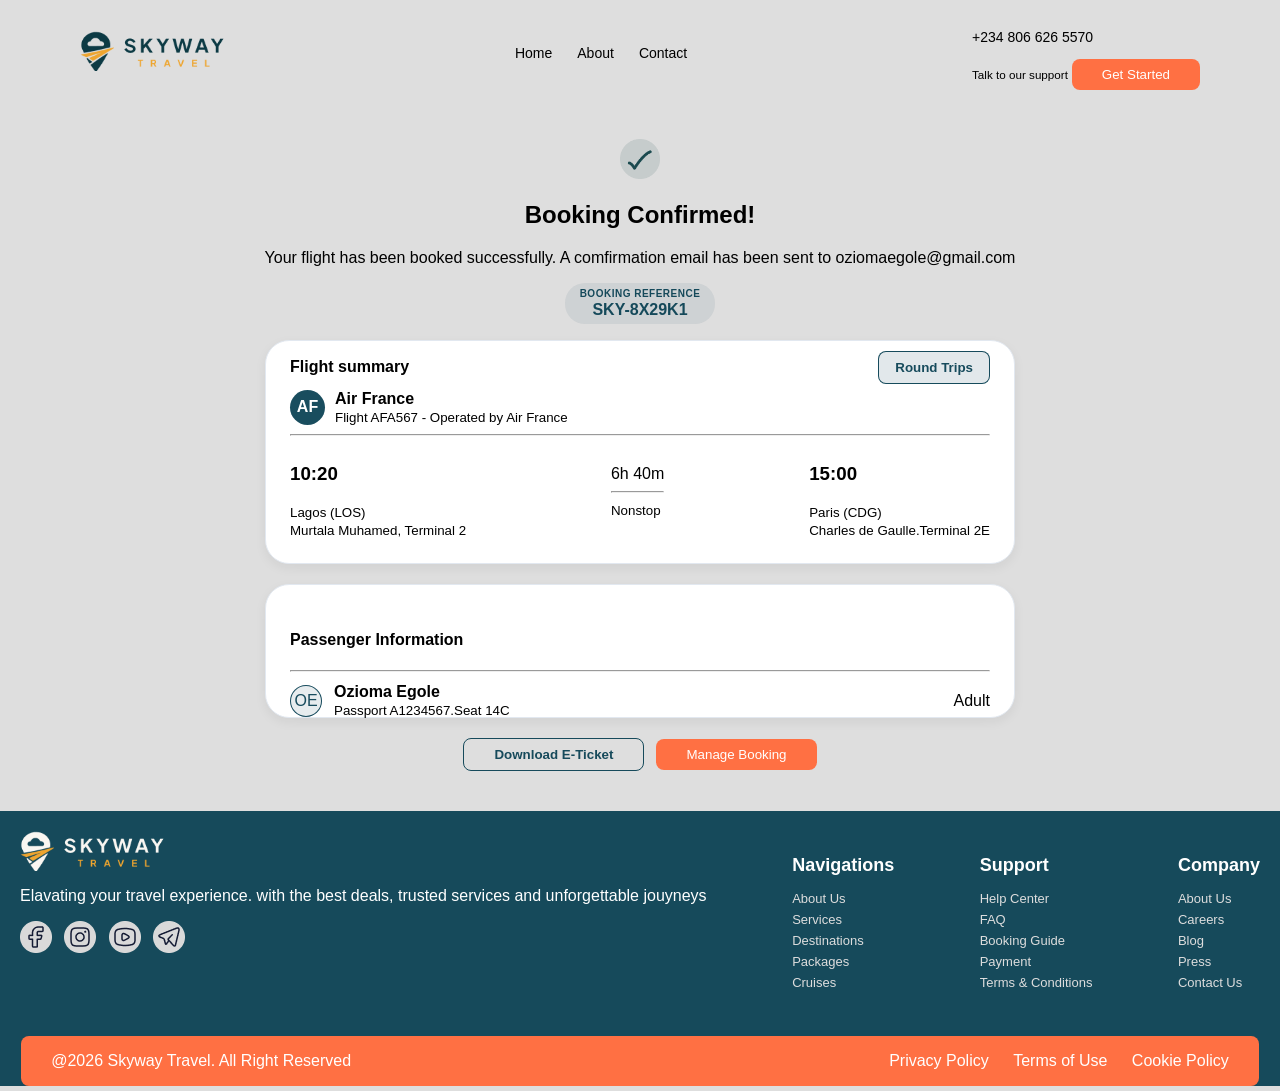
==== index.html @ cb83f2ee "Completed" ====
<!DOCTYPE html>
<html lang="en">
<head>
    <meta charset="UTF-8">
    <meta name="viewport" content="width=device-width, initial-scale=1.0">
    <title>Skyway Travel</title>

    <link rel="stylesheet" href="https://fonts.googleleapis.com/icon?family=Material+Icons">

    <link rel="stylesheet" href="style.css">
</head>
<body>
    <div class="page-wrapper">

    <!--Navbar-->

    <header class="navbar">
        <div class="nav-left">
            <img src="image 12.png" class="image" alt="">
        </div>

        <nav class="nav-center">
            <a href="#">Home</a>
            <a href="#">About</a>
            <a href="#">Contact</a>
        </nav>

        <div class="nav-right">
            <p>+234 806 626 5570</p>
            <small>Talk to our support</small>
            <button class="btn-orange">Get Started</button>
        </div>

        <!-- <button class="btn-orange">Get Started</button> -->
    </header>

    <div class="container confirmation">
        <div class="success">
            <div class="check"><img src="Frame 118.png" alt=""></div><br>
            <h2>Booking Confirmed!</h2>
            <p>Your flight has been booked successfully. A comfirmation email has been sent to oziomaegole@gmail.com</p>
            <div class="ref">
                <p class="ref-1">BOOKING REFERENCE</p>
                <p class="ref-2">SKY-8X29K1</p>
            </div>
        </div>

            

        <div class="summary-card">
            <div class="summary">
            <h4>Flight summary</h4>
            <button class="btn-outline">Round Trips</button>
            </div>
            <div class="airline-info">
                <div class="logo-af">AF</div>
                <div><b>Air France</b><br><small>Flight AFA567 - Operated by Air France</small></div>
            </div><hr>
            <div class="flight-details">
                <div><h3>10:20</h3><small>Lagos (LOS)</small><br><small>Murtala Muhamed, Terminal 2</small></div>
                <div class="duration">6h 40m <br><hr><small>Nonstop</small></div>
                <div><h3>15:00</h3><small>Paris (CDG)</small><br><small>Charles de Gaulle.Terminal 2E</small></div>
            </div>
        </div>

        <div class="summary-card">
            <h4>Passenger Information</h4><hr>
            <div class="passenger">
            <div class="passenger-row">
                <div class="avatar">OE</div>
                <div><b>Ozioma Egole</b><br><small>Passport A1234567.Seat 14C</small></div>
            </div>
             <span class="adult">Adult</span>
             </div>
        </div>

        <div class="actions">
            <button class="btn-outline-1">Download E-Ticket</button>
            <button class="btn-orange">Manage Booking</button>
        </div>
    </div>

    <!--Footer-->

    <footer class="footer">
        <div class="footer-top">

            <!-- Column 1: Logo + About -->
             <div class="footer-col about">
                <div class="footer-logo">
                    <img src="Frame 12.png" alt="Skyway">
                </div>
                <p>Elavating your travel experience. with the best deals, trusted services and unforgettable jouyneys</p>
                <div class="socials">
                    <a href="#"><img src="Frame 95.png" alt=""></a>
                    <a href="#"><img src="Frame 96.png" alt=""></a>
                    <a href="#"><img src="Frame 97.png" alt=""></a>
                    <a href="#"><img src="Frame 98.png" alt=""></a>
                </div>
             </div>

             <!-- Column 2: Navigations -->
              <div class="footer-col">
                <h4>Navigations</h4>
                <a href="#">About Us</a>
                <a href="#">Services</a>
                <a href="#">Destinations</a>
                <a href="#">Packages</a>
                <a href="#">Cruises</a>
              </div>

              <!-- Column 3: Support--> 
               <div class="footer-col">
                <h4>Support</h4>
                <a href="#">Help Center</a>
                <a href="#">FAQ</a>
                <a href="#">Booking Guide</a>
                <a href="#">Payment</a>
                <a href="#">Terms & Conditions</a>
               </div>

               <!-- Column 4: Company -->
                <div class="footer-col">
                    <h4>Company</h4>
                    <a href="#">About Us</a>
                    <a href="#">Careers</a>
                    <a href="#">Blog</a>
                    <a href="#">Press</a>
                    <a href="#">Contact Us</a>
                </div>

        </div>

        <!-- Bottom Orange bar -->

        <div class="footer-bottom">
            <p>@2026 Skyway Travel. All Right Reserved</p>
            <div class="footer-links">
                <a href="#">Privacy Policy</a>
                <a href="#">Terms of Use</a>
                <a href="#">Cookie Policy</a>
            </div>
        </div>
    </footer>
    </div>
</body>
</html>
---- style.css ----
body {
    font-family: Arial, sans-serif;
    font-weight: 400;
    margin: 0;
    background: rgba(128, 128, 128, 0.258)
}

.navbar {
    display: flex;
    justify-content: space-between;
    align-items: center;
    gap: 80px;
    font-size: 14px;
    padding: 15px 80px;
} 

.nav-left img {
    width: 150px;
    height: 40px;
    gap: 5px;
}

.nav-center {
    display: flex;
    gap: 25px;
}

.nav-center a {
    color: black;
    text-decoration: none;
    font-weight: 500;
}

.nav-right {
    text-align: left;
}

.nav-left p, .nav-right small {
    margin: 0;
    line-height: 1.1;
    margin-top: -2px;
}

.container {
    max-width: 900px;
    margin: 20px auto;
    padding: 20px;
}

.flight-card {
    background: white;
    border: 1px solid #ddd;
    border-radius: 12px;
    padding: 15px;
    margin-bottom: 15px;
}

.flight-details {
    display: flex;
    justify-content: space-between;
    align-items: center;
}

.logo {
    width: 40px;
    height: 40px;
    border-radius: 50%;
    color: white;
    display: grid;
    align-items: center;
    font-weight: bold;
}

.logo-af {
    width: 35px;
    height: 35px;
    background: #003a4de6;
    color: white;
    border-radius: 50%;
    display: grid;
    place-items: center;
    font-weight: bold;
}
.avatar {
    width: 30px;
    height: 30px;
    background: #003a4d18;
    color: #003a4de6;
    border-radius: 50%;
    display: grid;
    place-items: center;
    border: 1px solid #003a4de6;
}

.airline-info {
    display: flex;
    gap: 10px;
    flex-wrap: wrap;
}

.success {
   text-align: center; 
}

.check img {
    width: 40px;
    height: 40px;
    margin-top: -10px;
    margin-bottom: -20px;
}

.summary-card {
    background: white;
    border-radius: 24px;
    padding: 24px;
    margin: 0 auto 20px auto;
    max-width: 700px;
    box-shadow: 0 4px 12px rgba(0, 0, 0, 0.06);
    border: 1px solid #e2e8f0;
}

.summary {
    display: flex;
    justify-content: space-between;
    align-items: center;
    padding: 0 0 20px 0;
    height: 5px;
}

.summary h3 {
    margin: 0;
    font-size: 18px;
    font-weight: 600;
    color: #2c3e50;
}

.actions {
    display: flex;
    justify-content: center;
    align-items: center;
    gap: 12px;

}

.passenger {
    display: flex;
    flex-wrap: wrap;
    justify-content: space-between;
    align-items: center;
    padding-top: 12px;
    height: 1px;
}

.passenger-row {
    display: flex;
    align-items: center;
    gap: 12px;
    height: 0;
}

.footer {
    background: #003a4de6;
    color: white;
    padding-top: 40px 60px;
    font-family: Arial, sans-serif;
    gap: 80px;
}

.footer-top {
    display: flex;
    justify-content: space-between;
    flex-wrap: wrap;
    padding: 20px; 
    gap: 40px;
}

.footer-logo {
    display: flex;
    align-items: center;
    gap: 10px;
    margin-bottom: 15px;
}

.footer-logo h3 {
    color: white;
    margin: 0;
    font-size: 18px;
}

.footer-logo p {
    color: #ffa500;
    margin: 0;
    font-size: 12px;
}

.footer-logo img {
    width: 150px;
    height: 40px;
    gap: 5px;
}

.footer-col h4 {
    margin-bottom: 15px;
    font-size: 18px;
}

.footer-col a {
    display: block;
    color: #ddd;
    text-decoration: none;
    margin-bottom: 6px;
    font-size: 13px;
}

.footer-col a:hover {
    color: blue;
}

.socials a {
    display: inline-block;
    color: white;
    width: 30px;
    height: 30px;
    border-radius: 50%;
    text-align: center;
    line-height: 30px;
    margin-right: 10px;
    text-decoration: none;
}

.footer-bottom {
    background: #ff7043;
    display: flex;
    justify-content: space-between;
    align-items: center;
    padding: 0px 30px;
    width: 92%;
    max-width: 1200px;
    margin: 20px auto 5px auto;
    border-radius: 8px;
}

.footer-bottom a {
    color: white;
    text-decoration: none;
    margin-left: 20px;
}

.btn-orange {
    background: #ff7043;
    color: white;
    border: none;
    padding: 8px 30px;
    border-radius: 8px;
}

.btn-outline {
    border: 1.5px solid #003a4de6;
    padding: 8px 16px;
    border-radius: 8px;
    background: #003a4d1d;
    color: #003a4de6;
    cursor: pointer;
    font-weight: 550;
}

.btn-outline-1 {
    border: 1.5px solid #003a4de6;
    padding: 8px 30px;
    border-radius: 8px;
    background: rgba(128, 128, 128, 0);
    color: #003a4de6;
    cursor: pointer;
    font-weight: 550;
}

.ref {
   background: #003a4d13;
   border: 1.5px;
   border-radius: 20px;
   padding: 5px 15px;
   text-align: center;
   width: fit-content;
   margin: 16px auto;
}

.ref-1 {
    font-size: 10px;
    font-weight: 600;
    color: #003a4de6;
    margin: 0;
    letter-spacing: 0.5px;
    text-transform: uppercase;
}

.ref-2 {
    font-size: 16px;
    font-weight: 700;
    color: #003a4de6;
    margin: 2px 0 0 0;
}




/* MOBILE SCREEN */
@media (max-width: 768px) {
  /* Navbar */
  .navbar {
    padding: 12px 20px; 
    gap: 20px;
    flex-wrap: wrap; 
  }
  
  .nav-left img {
    width: 120px;
    height: 32px;
  }

  .nav-center {
    order: 3;
    width: 100%;
    justify-content: center;
    gap: 15px;
    font-size: 13px;
  }

  /* Container and Cards */
  .container {
    padding: 12px;
  }

  .flight-card, .summary-card {
    padding: 16px; 
    margin: 0 0 12px 0; 
    border-radius: 10px;
  }

  .flight-details {
    flex-direction: column; 
    align-items: flex-start;
    gap: 10px;
  }

  /* Summary Section */
  .summary {
    flex-direction: column; 
    align-items: flex-start;
    gap: 12px;
    padding-bottom: 16px;
  }

  .summary h3 {
    font-size: 16px;
  }

  .actions {
    width: 100%;
    justify-content: flex-start;
    flex-wrap: wrap;
  }

  .btn-outline, .btn-outline-1, .btn-orange {
    padding: 6px 12px; 
    font-size: 13px;
  }

  /* Passenger */
  .passenger {
    flex-direction: column;
    align-items: flex-start;
    gap: 8px;
  }

  /* Booking Reference Box */
  .ref {
    padding: 6px 12px; 
  }
  .ref-1 { font-size: 9px; }
  .ref-2 { font-size: 13px; }

  /* Footer */
  .footer {
    padding: 30px 20px; 
  }

  .footer-top {
    flex-direction: column; 
    gap: 24px;
  }

  .footer-bottom {
    flex-direction: column;
    gap: 10px;
    padding: 12px 20px;
    width: auto; 
    margin: 20px 20px 5px 20px;
    text-align: center;
  }

  .footer-bottom a {
    margin-left: 10px;
    margin-right: 10px;
  }
}
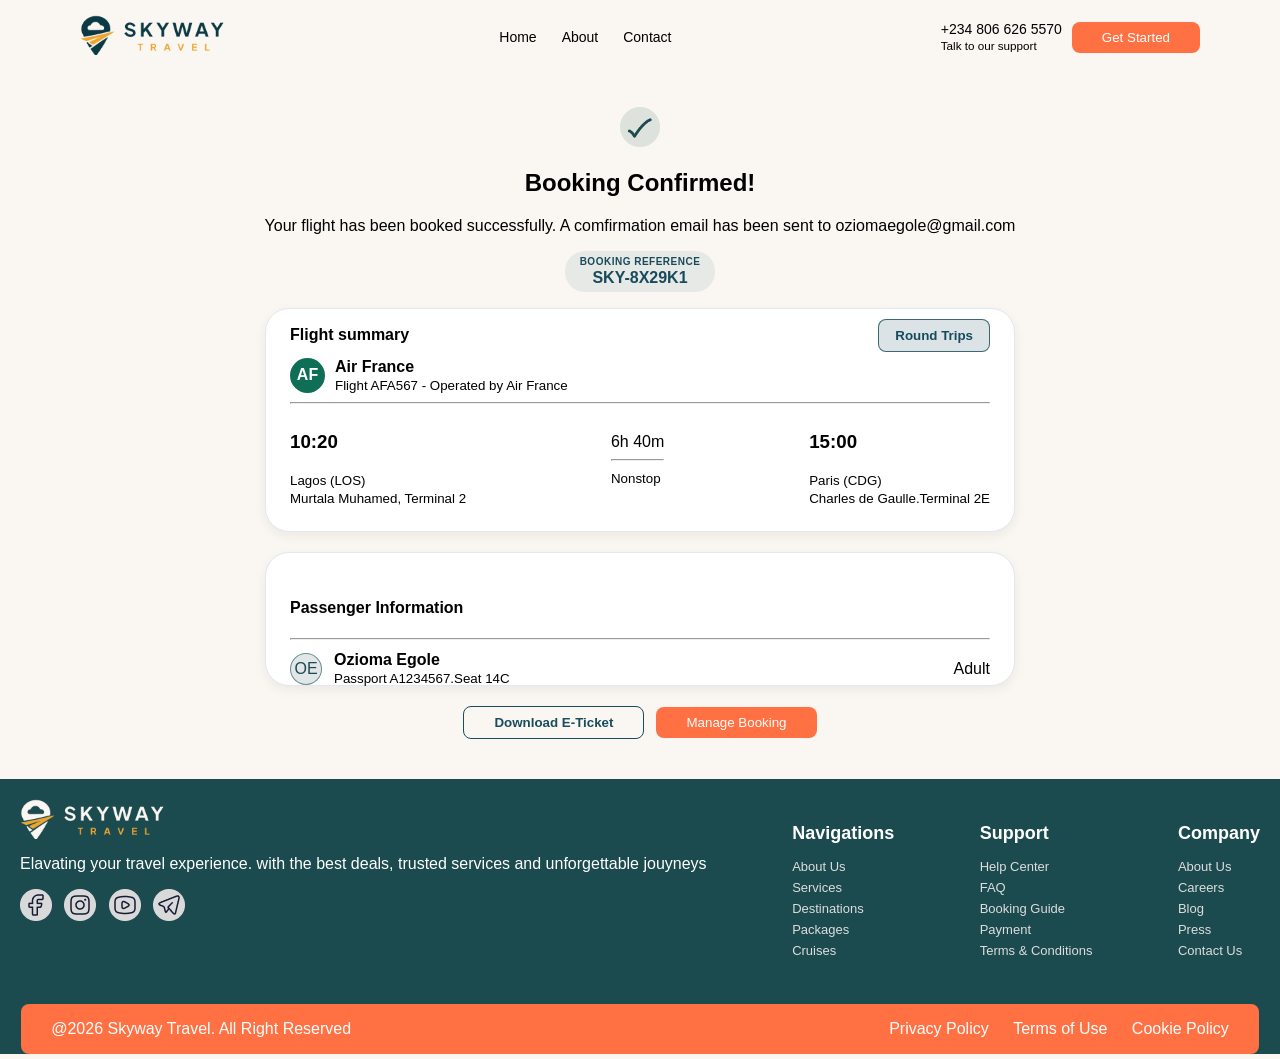
==== commit db200ab1: "Completed" ====
--- a/index.html
+++ b/index.html
@@ -24,15 +24,14 @@
             <a href="#">About</a>
             <a href="#">Contact</a>
         </nav>
-
+        
         <div class="nav-right">
-            <p>+234 806 626 5570</p>
-            <small>Talk to our support</small>
+            <span>+234 806 626 5570 <br><small>Talk to our support</small></span>
             <button class="btn-orange">Get Started</button>
         </div>
+    </header>
 
-        <!-- <button class="btn-orange">Get Started</button> -->
-    </header>
+    <!-- main -->
 
     <div class="container confirmation">
         <div class="success">
@@ -41,11 +40,9 @@
             <p>Your flight has been booked successfully. A comfirmation email has been sent to oziomaegole@gmail.com</p>
             <div class="ref">
                 <p class="ref-1">BOOKING REFERENCE</p>
-                <p class="ref-2">SKY-8X29K1</p>
+                <p class="ref-2">SKY-8X29K1</p> 
             </div>
         </div>
-
-            
 
         <div class="summary-card">
             <div class="summary">
--- a/style.css
+++ b/style.css
@@ -2,7 +2,7 @@
     font-family: Arial, sans-serif;
     font-weight: 400;
     margin: 0;
-    background: rgba(128, 128, 128, 0.258)
+    background: #faf7f2
 }
 
 .navbar {
@@ -32,7 +32,9 @@
 }
 
 .nav-right {
-    text-align: left;
+    display: flex;
+    align-items: end; 
+    gap: 10px;
 }
 
 .nav-left p, .nav-right small {
@@ -74,7 +76,7 @@
 .logo-af {
     width: 35px;
     height: 35px;
-    background: #003a4de6;
+    background: #0f6e56;
     color: white;
     border-radius: 50%;
     display: grid;
@@ -84,12 +86,12 @@
 .avatar {
     width: 30px;
     height: 30px;
-    background: #003a4d18;
-    color: #003a4de6;
+    background: #1b4a4f21;
+    color: #1b4a4f;
     border-radius: 50%;
     display: grid;
     place-items: center;
-    border: 1px solid #003a4de6;
+    border: 1px solid #1b4a4f94;
 }
 
 .airline-info {
@@ -159,7 +161,7 @@
 }
 
 .footer {
-    background: #003a4de6;
+    background: #1b4a4f;
     color: white;
     padding-top: 40px 60px;
     font-family: Arial, sans-serif;
@@ -255,10 +257,10 @@
 }
 
 .btn-outline {
-    border: 1.5px solid #003a4de6;
+    border: 1px solid #003a4db9;
     padding: 8px 16px;
     border-radius: 8px;
-    background: #003a4d1d;
+    background: #003a4d24;
     color: #003a4de6;
     cursor: pointer;
     font-weight: 550;
@@ -402,4 +404,6 @@
     margin-left: 10px;
     margin-right: 10px;
   }
-}+}
+
+
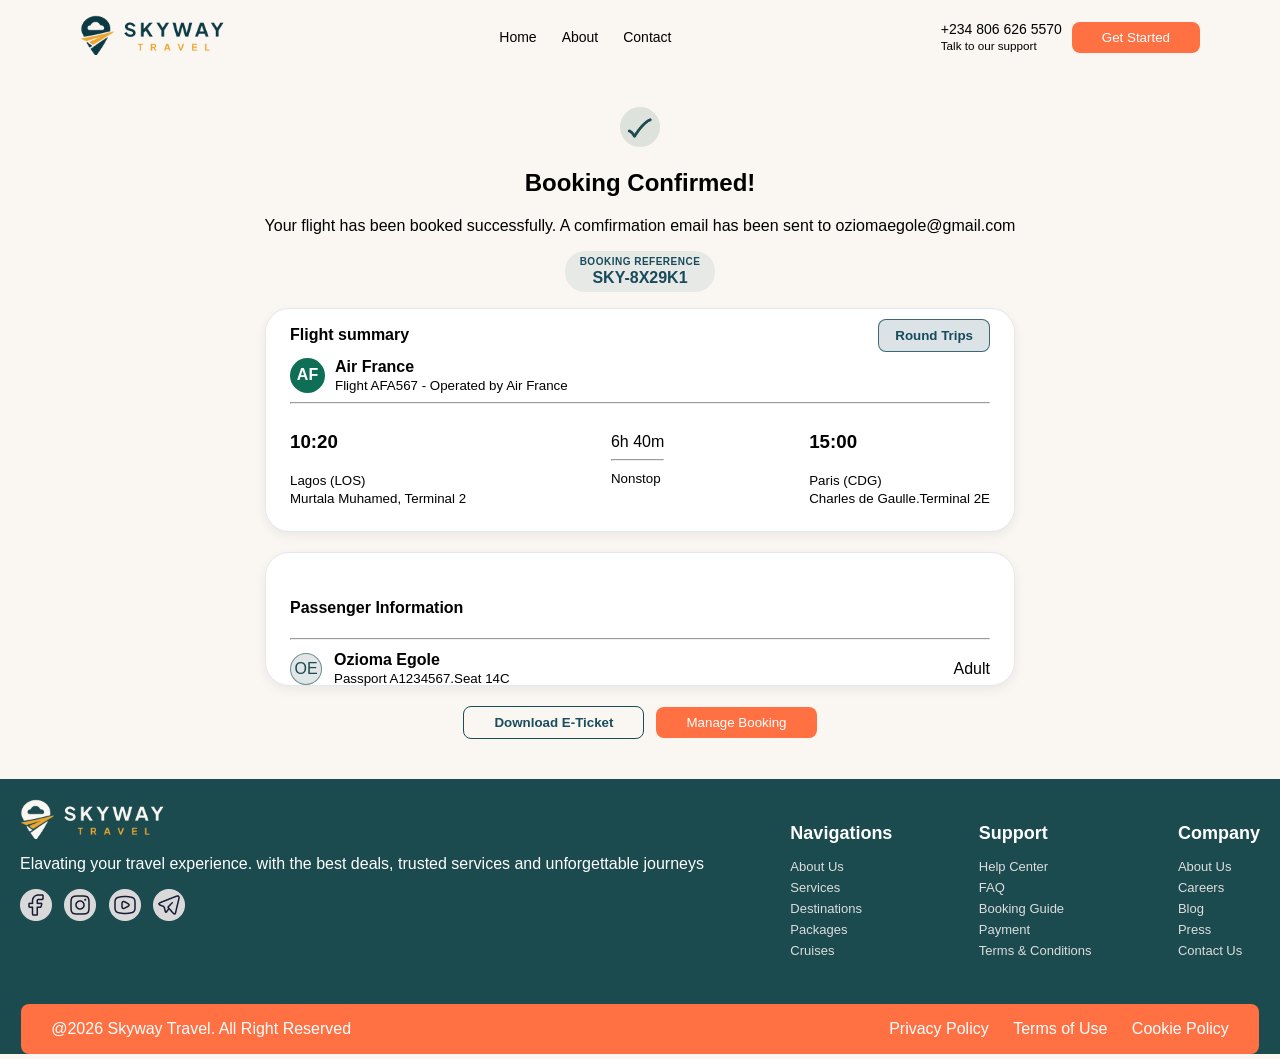
==== commit 634928fc: "Completed" ====
--- a/index.html
+++ b/index.html
@@ -24,7 +24,7 @@
             <a href="#">About</a>
             <a href="#">Contact</a>
         </nav>
-        
+
         <div class="nav-right">
             <span>+234 806 626 5570 <br><small>Talk to our support</small></span>
             <button class="btn-orange">Get Started</button>
@@ -87,7 +87,7 @@
                 <div class="footer-logo">
                     <img src="Frame 12.png" alt="Skyway">
                 </div>
-                <p>Elavating your travel experience. with the best deals, trusted services and unforgettable jouyneys</p>
+                <p>Elavating your travel experience. with the best deals, trusted services and unforgettable journeys</p>
                 <div class="socials">
                     <a href="#"><img src="Frame 95.png" alt=""></a>
                     <a href="#"><img src="Frame 96.png" alt=""></a>
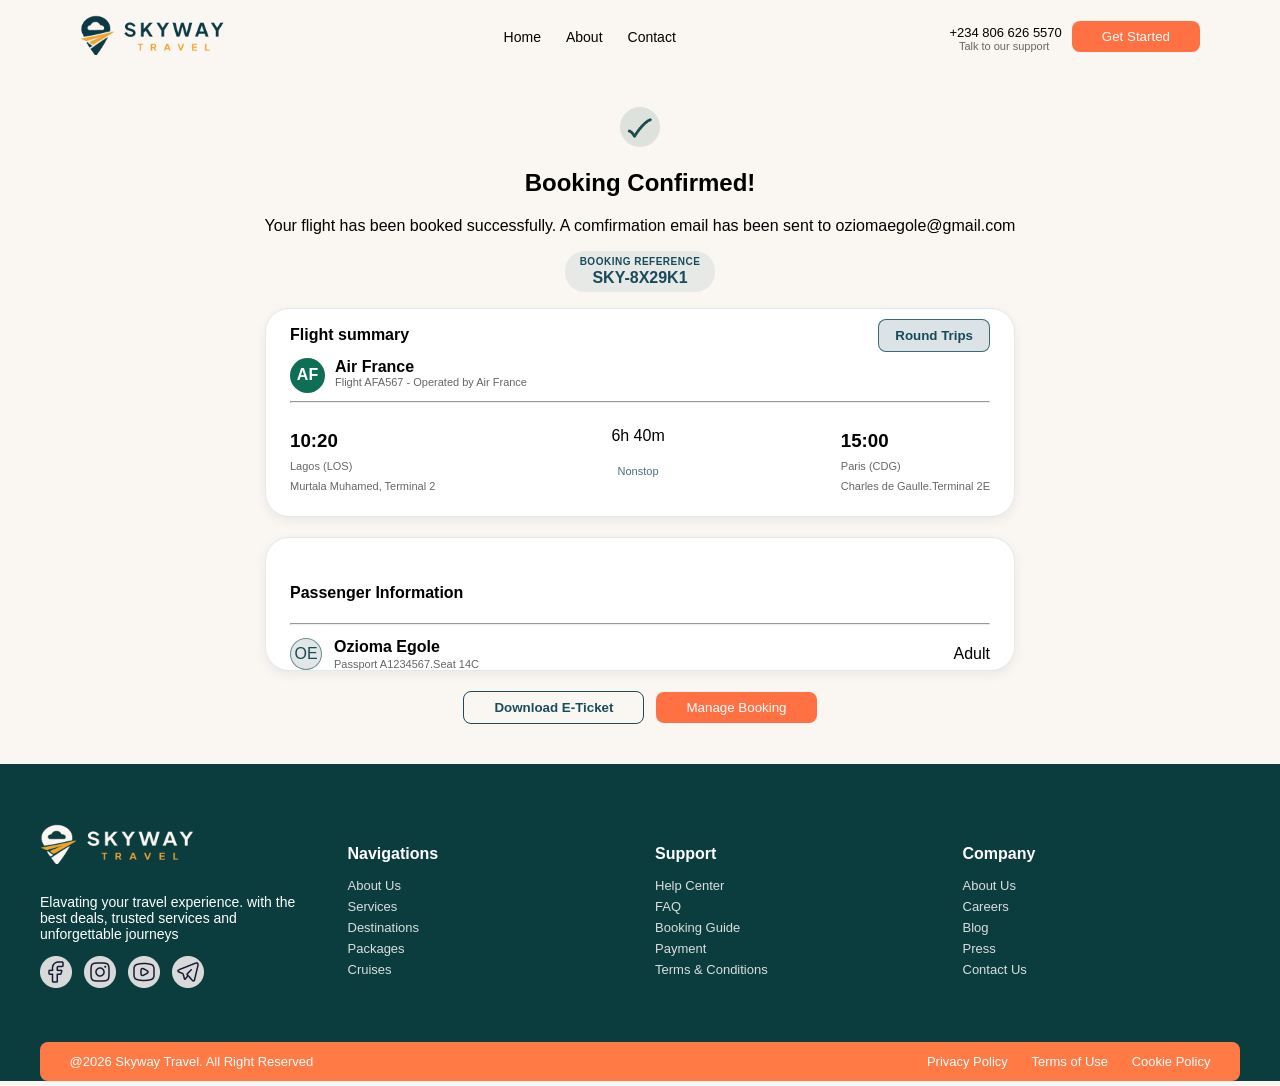
==== commit 11f9151b: "Completed" ====
--- a/index.html
+++ b/index.html
@@ -4,6 +4,7 @@
     <meta charset="UTF-8">
     <meta name="viewport" content="width=device-width, initial-scale=1.0">
     <title>Skyway Travel</title>
+    
 
     <link rel="stylesheet" href="https://fonts.googleleapis.com/icon?family=Material+Icons">
 
@@ -18,6 +19,8 @@
         <div class="nav-left">
             <img src="image 12.png" class="image" alt="">
         </div>
+
+        <button class="hamburger">☰</button>
 
         <nav class="nav-center">
             <a href="#">Home</a>
--- a/style.css
+++ b/style.css
@@ -12,6 +12,7 @@
     gap: 80px;
     font-size: 14px;
     padding: 15px 80px;
+    flex-wrap: wrap;
 } 
 
 .nav-left img {
@@ -35,12 +36,21 @@
     display: flex;
     align-items: end; 
     gap: 10px;
-}
-
-.nav-left p, .nav-right small {
-    margin: 0;
-    line-height: 1.1;
-    margin-top: -2px;
+    text-align: right;
+}
+
+.nav-right span {
+    font-size: 13px;
+    font-weight: 500;
+    white-space: nowrap;
+}
+
+.nav-right small {
+    display: block;
+    font-size: 11px;
+    color: #666;
+    font-weight: 400;
+    width: 100px;
 }
 
 .container {
@@ -61,6 +71,34 @@
     display: flex;
     justify-content: space-between;
     align-items: center;
+}
+
+.flight-details small {
+    display: block;
+    font-size: 11px;
+    color: #666;
+    font-weight: 400;
+    margin-top: -10px;
+}
+
+.duration {
+    display: inline-block;
+    text-align: center;
+}
+
+.duration small {
+    margin-top: 5px;
+    color: #003a4db9;
+    
+}
+
+.duration hr {
+   width: 200px;
+   height: 1px;
+   background: #ddd;
+   border: none;
+   margin: 10px auto;
+   position: relative;
 }
 
 .logo {
@@ -100,6 +138,13 @@
     flex-wrap: wrap;
 }
 
+.airline-info small {
+    display: block;
+    font-size: 11px;
+    color: #666;
+    font-weight: 400;
+}
+
 .success {
    text-align: center; 
 }
@@ -157,7 +202,15 @@
     display: flex;
     align-items: center;
     gap: 12px;
-    height: 0;
+    height: 5px;
+}
+
+.passenger-row small {
+    display: block;
+    font-size: 11px;
+    color: #666;
+    font-weight: 400;
+    margin-top: 2px;
 }
 
 .footer {
@@ -303,107 +356,177 @@
 }
 
 
-
-
-/* MOBILE SCREEN */
 @media (max-width: 768px) {
-  /* Navbar */
-  .navbar {
-    padding: 12px 20px; 
-    gap: 20px;
-    flex-wrap: wrap; 
-  }
-  
-  .nav-left img {
-    width: 120px;
-    height: 32px;
-  }
-
-  .nav-center {
-    order: 3;
-    width: 100%;
-    justify-content: center;
-    gap: 15px;
-    font-size: 13px;
-  }
-
-  /* Container and Cards */
-  .container {
-    padding: 12px;
-  }
-
-  .flight-card, .summary-card {
-    padding: 16px; 
-    margin: 0 0 12px 0; 
-    border-radius: 10px;
-  }
-
-  .flight-details {
-    flex-direction: column; 
-    align-items: flex-start;
-    gap: 10px;
-  }
-
-  /* Summary Section */
-  .summary {
-    flex-direction: column; 
-    align-items: flex-start;
-    gap: 12px;
-    padding-bottom: 16px;
-  }
-
-  .summary h3 {
-    font-size: 16px;
-  }
-
-  .actions {
-    width: 100%;
-    justify-content: flex-start;
-    flex-wrap: wrap;
-  }
-
-  .btn-outline, .btn-outline-1, .btn-orange {
-    padding: 6px 12px; 
-    font-size: 13px;
-  }
-
-  /* Passenger */
-  .passenger {
-    flex-direction: column;
-    align-items: flex-start;
-    gap: 8px;
-  }
-
-  /* Booking Reference Box */
-  .ref {
-    padding: 6px 12px; 
-  }
-  .ref-1 { font-size: 9px; }
-  .ref-2 { font-size: 13px; }
-
-  /* Footer */
-  .footer {
-    padding: 30px 20px; 
-  }
-
-  .footer-top {
-    flex-direction: column; 
-    gap: 24px;
-  }
-
+  body {
+    margin: 0;
+    padding-bottom: 230px;
+  }
+  header.navbar {
+    display: flex !important;
+    justify-content: space-between !important;
+    align-items: center !important;
+    padding: 12px 16px !important;
+  }
+
+  header.navbar .nav-left .image {
+    max-width: 120px !important;
+    height: auto !important;
+  }
+
+  /* HIDE THESE ON MOBILE */
+  header.navbar .nav-center,
+  header.navbar .nav-right {
+    display: none !important;
+  }
+
+  /* SHOW HAMBURGER */
+  header.navbar .hamburger {
+    display: block !important;
+    font-size: 26px !important;
+    background: none !important;
+    border: none !important;
+    cursor: pointer !important;
+  }
+}
+
+.duration hr {
+   width: 200px;
+   height: 0px;
+   background: #ddd;
+   border: none;
+   margin: 10px auto;
+   position: relative;
+}
+
+.footer {
+  background: #0B3D3E; /* that dark teal */
+  color: #fff;
+  padding: 40px 20px 0;
+  font-size: 14px;
+}
+
+.footer-top {
+  display: grid;
+  grid-template-columns: repeat(auto-fit, minmax(200px, 1fr));
+  gap: 30px;
+  max-width: 1200px;
+  margin: auto;
+}
+
+.footer-logo img {
+  width: 160px;
+  margin-bottom: 15px;
+}
+
+.footer-brand p {
+  line-height: 1.6;
+  margin-bottom: 15px;
+  color: #ccc;
+}
+
+.social-icons a {
+  display: inline-block;
+  width: 35px;
+  height: 35px;
+  background: #fff;
+  color: #0B3D3E;
+  border-radius: 50%;
+  text-align: center;
+  line-height: 35px;
+  margin-right: 8px;
+}
+
+.footer-col h4 {
+  font-size: 16px;
+  margin-bottom: 15px;
+  font-weight: 600;
+}
+
+.footer-col ul {
+  list-style: none;
+  padding: 0;
+}
+
+.footer-col ul li {
+  margin-bottom: 10px;
+}
+
+.footer-col ul li a {
+  color: #ccc;
+  text-decoration: none;
+}
+
+.footer-col ul li a:hover {
+  color: #fff;
+}
+
+.footer-bottom {
+  background: #FF7A45; /* orange bar */
+  display: flex;
+  justify-content: space-between;
+  align-items: center;
+  padding: 12px 20px;
+  margin-top: 30px;
+  flex-wrap: wrap;
+  font-size: 12px;
+}
+
+.footer-bottom a {
+  color: #fff;
+  text-decoration: none;
+  margin-left: 15px;
+}
+
+@media (max-width: 768px) {
   .footer-bottom {
     flex-direction: column;
-    gap: 10px;
-    padding: 12px 20px;
-    width: auto; 
-    margin: 20px 20px 5px 20px;
+    gap: 8px;
     text-align: center;
   }
-
-  .footer-bottom a {
-    margin-left: 10px;
-    margin-right: 10px;
-  }
-}
-
-
+}
+
+/* HIDE HAMBURGER ON DESKTOP */
+@media (min-width: 769px) {
+  header.navbar .hamburger {
+    display: none !important;
+  }
+}
+
+.footer-bottom {
+  background: #FF7A45; /* orange */
+  color: #fff;
+  display: flex;
+  justify-content: space-between;
+  align-items: center;
+  padding: 12px 30px;
+  margin-top: 30px;
+  flex-wrap: wrap;
+  font-size: 13px;
+}
+
+.footer-bottom p {
+  margin: 0;
+}
+
+.footer-bottom .footer-links a {
+  color: #fff;
+  text-decoration: none;
+  margin-left: 20px;
+}
+
+.footer-bottom .footer-links a:hover {
+  text-decoration: underline;
+}
+
+/* Mobile */
+@media (max-width: 768px) {
+  .footer-bottom {
+    flex-direction: column;
+    gap: 8px;
+    text-align: center;
+    padding: 15px 20px;
+  }
+  .footer-bottom .footer-links a {
+    margin: 0 8px;
+  }
+}
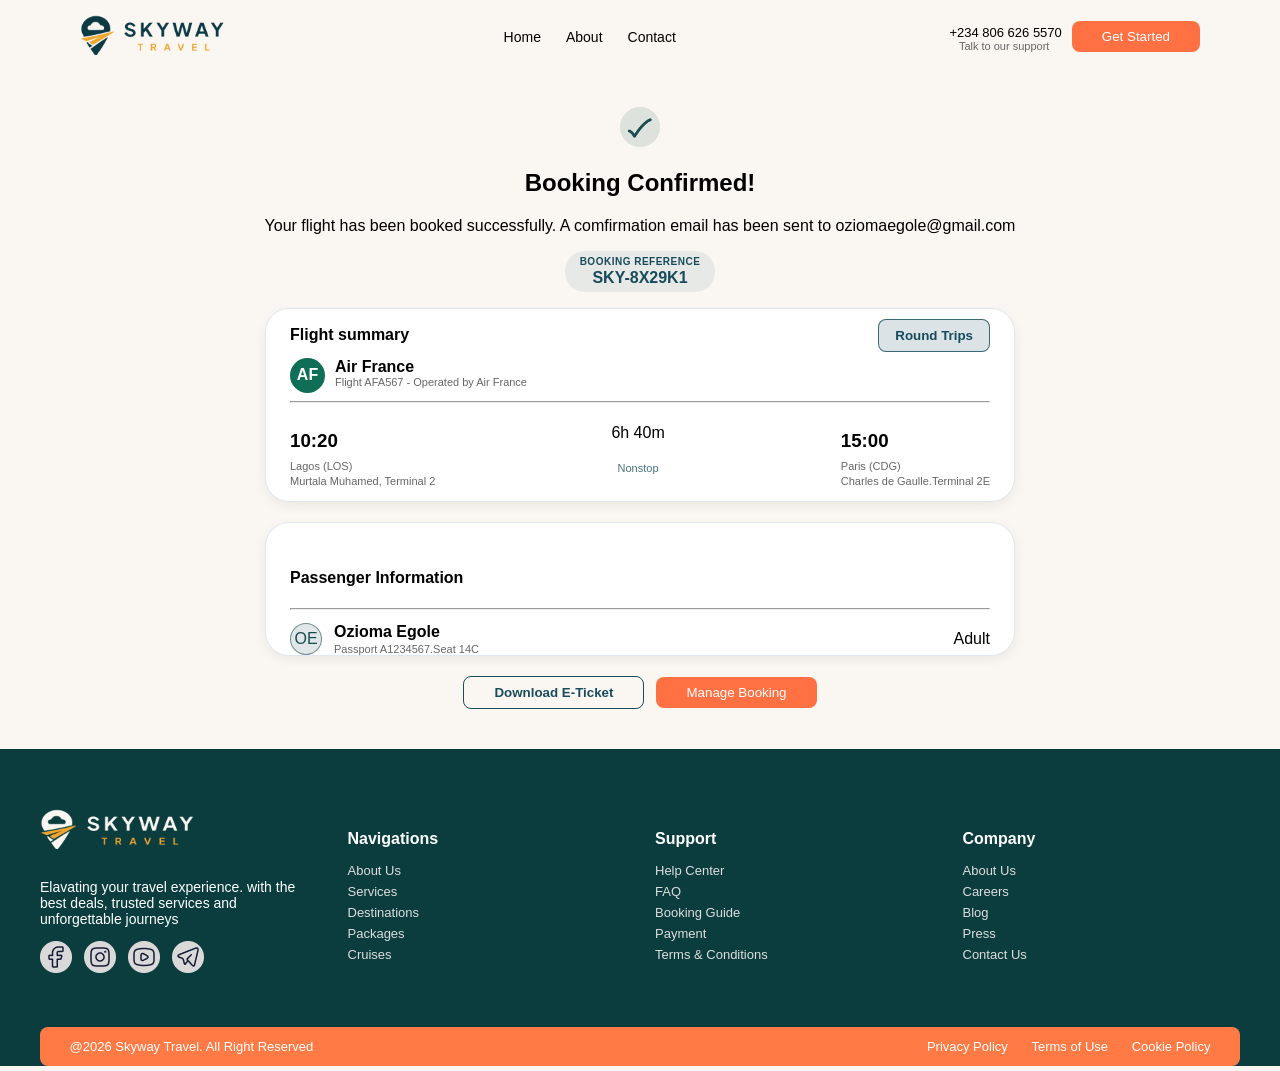
==== commit 5a9fc39a: "Completed" ====
--- a/index.html
+++ b/index.html
@@ -57,9 +57,9 @@
                 <div><b>Air France</b><br><small>Flight AFA567 - Operated by Air France</small></div>
             </div><hr>
             <div class="flight-details">
-                <div><h3>10:20</h3><small>Lagos (LOS)</small><br><small>Murtala Muhamed, Terminal 2</small></div>
+                <div class="remove"><h3>10:20</h3><p>Lagos (LOS)</p><br><small>Murtala Muhamed, Terminal 2</small></div>
                 <div class="duration">6h 40m <br><hr><small>Nonstop</small></div>
-                <div><h3>15:00</h3><small>Paris (CDG)</small><br><small>Charles de Gaulle.Terminal 2E</small></div>
+                <div class="remove"><h3>15:00</h3><p>Paris (CDG)</p><br><small>Charles de Gaulle.Terminal 2E</small></div>
             </div>
         </div>
 
--- a/style.css
+++ b/style.css
@@ -73,12 +73,21 @@
     align-items: center;
 }
 
+.flight-details p {
+    display: block;
+    font-size: 11px;
+    color: #666;
+    font-weight: 400;
+    margin-top: -10px;
+    margin-bottom: -5px;
+}
+
 .flight-details small {
     display: block;
     font-size: 11px;
     color: #666;
     font-weight: 400;
-    margin-top: -10px;
+    margin-top: -10px;margin-bottom: -10px;
 }
 
 .duration {
@@ -359,7 +368,7 @@
 @media (max-width: 768px) {
   body {
     margin: 0;
-    padding-bottom: 230px;
+    padding-bottom: 200px;
   }
   header.navbar {
     display: flex !important;
@@ -390,7 +399,7 @@
 }
 
 .duration hr {
-   width: 200px;
+   width: 180px;
    height: 0px;
    background: #ddd;
    border: none;
@@ -483,6 +492,10 @@
     gap: 8px;
     text-align: center;
   }
+
+  .remove small {
+    display: none;
+  }
 }
 
 /* HIDE HAMBURGER ON DESKTOP */
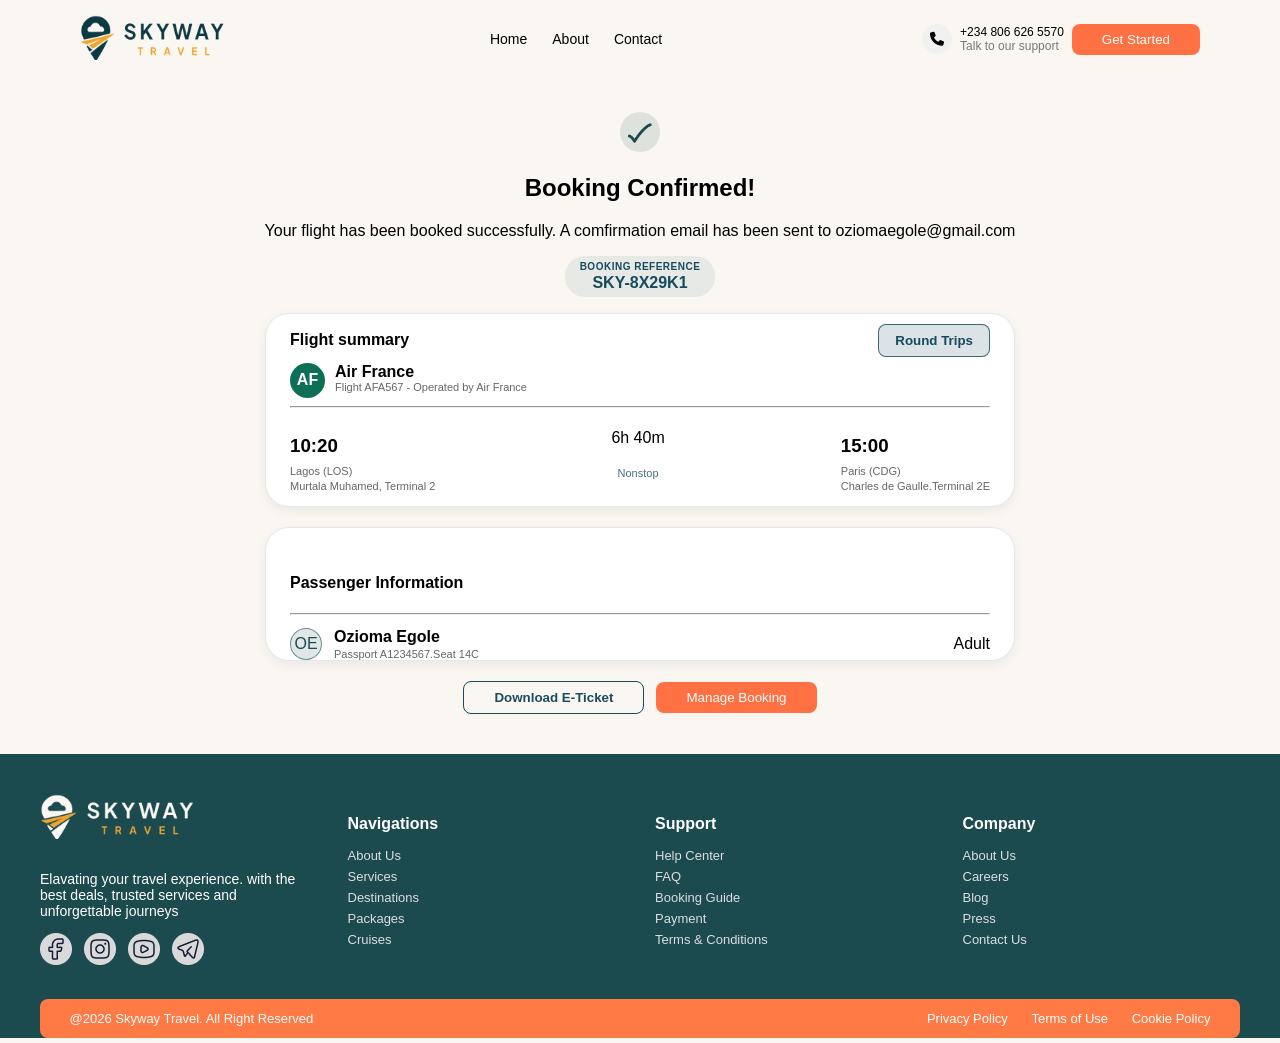
==== commit 9a9c4a78: "Completed" ====
--- a/index.html
+++ b/index.html
@@ -4,11 +4,8 @@
     <meta charset="UTF-8">
     <meta name="viewport" content="width=device-width, initial-scale=1.0">
     <title>Skyway Travel</title>
-    
-
-    <link rel="stylesheet" href="https://fonts.googleleapis.com/icon?family=Material+Icons">
-
     <link rel="stylesheet" href="style.css">
+    <link rel="stylesheet" href="https://cdnjs.cloudflare.com/ajax/libs/font-awesome/6.5.0/css/all.min.css"> 
 </head>
 <body>
     <div class="page-wrapper">
@@ -29,8 +26,11 @@
         </nav>
 
         <div class="nav-right">
-            <span>+234 806 626 5570 <br><small>Talk to our support</small></span>
+         <div class="support">
+          <i class="fa-solid fa-phone"></i>
+            <span class="phone">+234 806 626 5570 <br><small>Talk to our support</small></span>
             <button class="btn-orange">Get Started</button>
+         </div>
         </div>
     </header>
 
@@ -128,7 +128,7 @@
                     <a href="#">Press</a>
                     <a href="#">Contact Us</a>
                 </div>
-
+            
         </div>
 
         <!-- Bottom Orange bar -->
--- a/style.css
+++ b/style.css
@@ -17,7 +17,7 @@
 
 .nav-left img {
     width: 150px;
-    height: 40px;
+    height: 45px;
     gap: 5px;
 }
 
@@ -32,26 +32,11 @@
     font-weight: 500;
 }
 
-.nav-right {
-    display: flex;
-    align-items: end; 
-    gap: 10px;
-    text-align: right;
-}
-
-.nav-right span {
-    font-size: 13px;
-    font-weight: 500;
-    white-space: nowrap;
-}
-
-.nav-right small {
-    display: block;
-    font-size: 11px;
-    color: #666;
-    font-weight: 400;
-    width: 100px;
-}
+.nav-right { display: flex; align-items: center; gap: 15px; }
+.support { display: flex; align-items: center; gap: 8px; }
+.support i { background: #f1f1f1; padding: 8px; border-radius: 50%; }
+.support .phone { font-weight: 200; color: black; font-size: 12px; }
+.support span small { font-size: 12px; color: #666666dd; }
 
 .container {
     max-width: 900px;
@@ -215,65 +200,19 @@
 }
 
 .passenger-row small {
-    display: block;
-    font-size: 11px;
-    color: #666;
-    font-weight: 400;
-    margin-top: 2px;
-}
-
-.footer {
-    background: #1b4a4f;
-    color: white;
-    padding-top: 40px 60px;
-    font-family: Arial, sans-serif;
-    gap: 80px;
-}
-
-.footer-top {
-    display: flex;
-    justify-content: space-between;
-    flex-wrap: wrap;
-    padding: 20px; 
-    gap: 40px;
-}
-
-.footer-logo {
-    display: flex;
-    align-items: center;
-    gap: 10px;
-    margin-bottom: 15px;
-}
-
-.footer-logo h3 {
-    color: white;
-    margin: 0;
-    font-size: 18px;
-}
-
-.footer-logo p {
-    color: #ffa500;
-    margin: 0;
-    font-size: 12px;
-}
-
-.footer-logo img {
-    width: 150px;
-    height: 40px;
-    gap: 5px;
-}
-
-.footer-col h4 {
-    margin-bottom: 15px;
-    font-size: 18px;
+  display: block;
+  font-size: 11px;
+  color: #666;
+  font-weight: 400;
+  margin-top: 2px;
 }
 
 .footer-col a {
-    display: block;
-    color: #ddd;
-    text-decoration: none;
-    margin-bottom: 6px;
-    font-size: 13px;
+  display: block;
+  color: #ddd;
+  text-decoration: none;
+  margin-bottom: 6px;
+  font-size: 13px;
 }
 
 .footer-col a:hover {
@@ -364,40 +303,6 @@
     margin: 2px 0 0 0;
 }
 
-
-@media (max-width: 768px) {
-  body {
-    margin: 0;
-    padding-bottom: 200px;
-  }
-  header.navbar {
-    display: flex !important;
-    justify-content: space-between !important;
-    align-items: center !important;
-    padding: 12px 16px !important;
-  }
-
-  header.navbar .nav-left .image {
-    max-width: 120px !important;
-    height: auto !important;
-  }
-
-  /* HIDE THESE ON MOBILE */
-  header.navbar .nav-center,
-  header.navbar .nav-right {
-    display: none !important;
-  }
-
-  /* SHOW HAMBURGER */
-  header.navbar .hamburger {
-    display: block !important;
-    font-size: 26px !important;
-    background: none !important;
-    border: none !important;
-    cursor: pointer !important;
-  }
-}
-
 .duration hr {
    width: 180px;
    height: 0px;
@@ -408,7 +313,7 @@
 }
 
 .footer {
-  background: #0B3D3E; /* that dark teal */
+  background: #1b4a4f; /* that dark teal */
   color: #fff;
   padding: 40px 20px 0;
   font-size: 14px;
@@ -451,62 +356,8 @@
   font-weight: 600;
 }
 
-.footer-col ul {
-  list-style: none;
-  padding: 0;
-}
-
-.footer-col ul li {
-  margin-bottom: 10px;
-}
-
-.footer-col ul li a {
-  color: #ccc;
-  text-decoration: none;
-}
-
-.footer-col ul li a:hover {
-  color: #fff;
-}
-
 .footer-bottom {
-  background: #FF7A45; /* orange bar */
-  display: flex;
-  justify-content: space-between;
-  align-items: center;
-  padding: 12px 20px;
-  margin-top: 30px;
-  flex-wrap: wrap;
-  font-size: 12px;
-}
-
-.footer-bottom a {
-  color: #fff;
-  text-decoration: none;
-  margin-left: 15px;
-}
-
-@media (max-width: 768px) {
-  .footer-bottom {
-    flex-direction: column;
-    gap: 8px;
-    text-align: center;
-  }
-
-  .remove small {
-    display: none;
-  }
-}
-
-/* HIDE HAMBURGER ON DESKTOP */
-@media (min-width: 769px) {
-  header.navbar .hamburger {
-    display: none !important;
-  }
-}
-
-.footer-bottom {
-  background: #FF7A45; /* orange */
+  background: #FF7A45; 
   color: #fff;
   display: flex;
   justify-content: space-between;
@@ -528,8 +379,59 @@
 }
 
 .footer-bottom .footer-links a:hover {
-  text-decoration: underline;
-}
+  text-decoration: none;
+  color: blue;
+}
+
+@media (max-width: 768px) {
+  header.navbar {
+    display: flex !important;
+    justify-content: space-between !important;
+    align-items: center !important;
+    padding: 12px 16px !important;
+  }
+
+  header.navbar .nav-left .image {
+    max-width: 120px !important;
+    height: auto !important;
+  }
+
+  /* HIDE THESE ON MOBILE */
+  header.navbar .nav-center,
+  header.navbar .nav-right {
+    display: none !important;
+  }
+
+  /* SHOW HAMBURGER */
+  header.navbar .hamburger {
+    display: block !important;
+    font-size: 26px !important;
+    background: none !important;
+    border: none !important;
+    cursor: pointer !important;
+  }
+}
+
+@media (max-width: 768px) {
+  .footer-bottom {
+    flex-direction: column;
+    gap: 8px;
+    text-align: center;
+  }
+
+  .remove small {
+    display: none;
+  }
+}
+
+/* HIDE HAMBURGER ON DESKTOP */
+@media (min-width: 769px) {
+  header.navbar .hamburger {
+    display: none !important;
+  }
+}
+
+
 
 /* Mobile */
 @media (max-width: 768px) {
